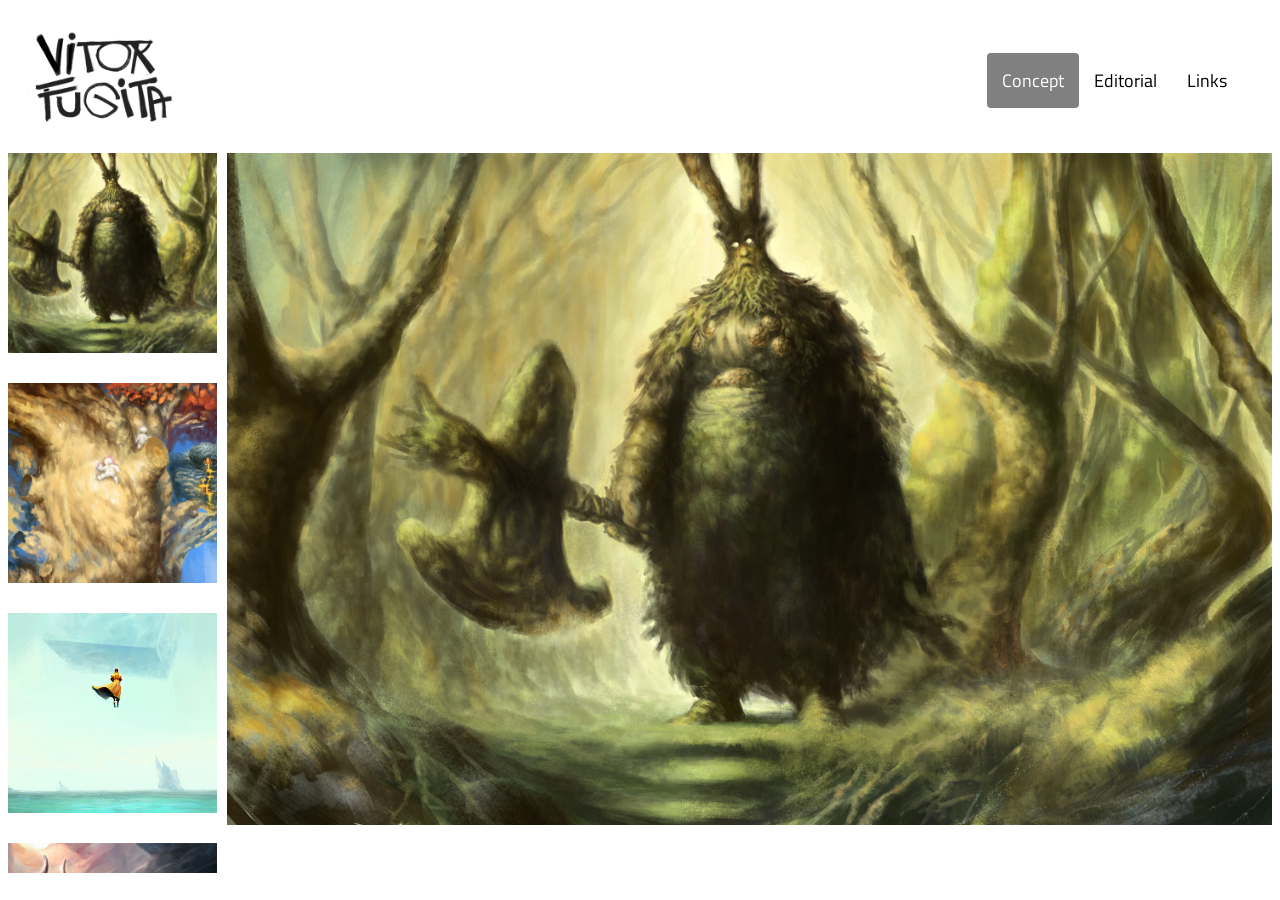
==== index.html @ 5272de17 "attgkagaaain" ====
<!DOCTYPE html>
<html>
<head>
<title>Vitor Fugita digital art, concept and illustration</title>
<meta name="google-site-verification" content="7MnpMyMlD24-Gc2K4DZ1Na9TGUXN_91r5pmqsVbJ_6o">
<meta name="viewport" content="width=device-width, initial-scale=1">
<style>

@font-face {
  font-family: "TitilliumWeb";
  src: url("fonte/TitilliumWeb-Regular.ttf");
}

.logo {
        max-width: 170px;
	float: left;
      }

.header {
  font-family: "TitilliumWeb";
  overflow: hidden;
  background-color: ##d3d3d3;
  padding: 10px 10px;
  
}

.header a {
  font-family: "TitilliumWeb";
  float: left;
  color: white;
  text-align: center;
  padding: 15px;
  text-decoration: none;
  color: black;
  font-size: 18px;
  line-height: 25px;
  border-radius: 4px;
}



.header a:hover {
  background-color: #ddd;
  color: black;
}

.header a.active {
  background-color: grey;
  color: white;
}

.header-right {
  float: right;
  padding: 35px 20px;
}


img {
  display: block;
  margin-left: auto;
  margin-right: auto;
  max-width: 100%;
  max-height: 100%;
}

.wrapper {
  overflow: hidden;
  height: 80vh;
  display: grid;
  grid-template-columns: 1fr 5fr;
  grid-gap: 10px;
}

.gallery {
  overflow: scroll;
  -ms-scroll-snap-type: x mandatory;
      scroll-snap-type: x mandatory;
      <--scroll-behavior: smooth;>
  margin-left: 100px;
}

.gallery__img {
  scroll-snap-align: start;
  margin-bottom: 100px;
  min-height: 50vh;
  -o-object-fit: cover;
     object-fit: cover;
}

.lil-nav {
  overflow-y: scroll;
  overflow-x: hidden;
}
.lil-nav a {
  height: 200px;
  display: flex;
  margin-bottom: 30px;
}

.lil-nav__img {
  -o-object-fit: cover;
     object-fit: cover;

   &:hover {
    transform: scale(1.05);
  }
}

</style>
</head>
<body>

<div class="header">
  <img src="imagens/logo.png" class="logo">
  <div class="header-right">
    <a class="active" href="./index.html">Concept</a>
    <a href="./edit.html">Editorial</a>
    <a href="./links.html">Links</a>
  </div>
</div>

<div class="wrapper">
  <nav class="lil-nav">
    <a href="#image-1">
      <img class="lil-nav__img" src="imagens/Concept/gk_4.jpg" width="250" />
    </a>
    <a href="#image-2">
      <img class="lil-nav__img" src="imagens/Concept/TreeRoads.jpg" height="200" />
    </a>
    <a href="#image-3">
      <img class="lil-nav__img" src="imagens/Concept/Pulo.jpg" alt="Pulo" width="250" />
    </a>
    <a href="#image-4">
      <img class="lil-nav__img" src="imagens/Concept/Invoc.jpg" alt="Invocation" width="250" />
    </a>
    <a href="#image-5">
      <img class="lil-nav__img" src="imagens/Concept/Orla.jpg" />
    </a>
    <a href="#image-6">
      <img class="lil-nav__img" src="imagens/Concept/Yom.jpg" alt="Yom" />
    </a>
    <a href="#image-7">
      <img class="lil-nav__img" src="imagens/Concept/Senri.jpg" alt="Senri" width= "250" />
    </a>
    <a href="#image-8">
      <img class="lil-nav__img" src="imagens/Concept/Yotera.jpg" />
    </a>
    <a href="#image-9">
      <img class="lil-nav__img" src="imagens/Concept/Artems_sheet.jpg" width="250" />
    </a>
    <a href="#image-10">
      <img class="lil-nav__img" src="imagens/Concept/Clamor.jpg" />
    </a>
    <a href="#image-11">
      <img class="lil-nav__img" src="imagens/Concept/Corsario.jpg" />
    </a>
    <a href="#image-12">
      <img class="lil-nav__img" src="imagens/Concept/Yolu.jpg" />
    </a>
    <a href="#image-13">
      <img class="lil-nav__img" src="imagens/Concept/Tecelã.png" />
    </a>
    <a href="#image-14">
      <img class="lil-nav__img" src="imagens/Concept/MascaradoBlu.jpg" />
    </a>
    <a href="#image-15">
      <img class="lil-nav__img" src="imagens/Concept/TendaRocca.jpg" width="250" />
    </a>
    <a href="#image-16">
      <img class="lil-nav__img" src="imagens/Concept/Portal.jpg" width="250" />
    </a>
    <a href="#image-17">
      <img class="lil-nav__img" src="imagens/Concept/sonhodpedra.jpg" width="250" />
    </a>
    <a href="#image-18">
      <img class="lil-nav__img" src="imagens/Concept/Branto.jpg" width="150" />
    </a>
    <a href="#image-19">
      <img class="lil-nav__img" src="imagens/Concept/f14.gif" width="150" />
    </a>
    <a href="#image-20">
      <img class="lil-nav__img" src="imagens/Concept/Pedra.jpg" />
    </a>
  </nav>

  <div class="gallery">
    <img class="gallery__img" id="image-1" src="imagens/Concept/gk_4.jpg" />
    <img class="gallery__img" id="image-2" src="imagens/Concept/TreeRoads.jpg" />
    <img class="gallery__img" id="image-3" src="imagens/Concept/Pulo.jpg" />
    <img class="gallery__img" id="image-4" src="imagens/Concept/Invoc.jpg" />
    <img class="gallery__img" id="image-5" src="imagens/Concept/Orla.jpg" />
    <img class="gallery__img" id="image-6" src="imagens/Concept/Yom.jpg" />
    <img class="gallery__img" id="image-7" src="imagens/Concept/Senri.jpg" />
    <img class="gallery__img" id="image-8" src="imagens/Concept/Yotera.jpg" />
    <img class="gallery__img" id="image-9" src="imagens/Concept/Artems_sheet.jpg" />
    <img class="gallery__img" id="image-10" src="imagens/Concept/Clamor.jpg" />
    <img class="gallery__img" id="image-11" src="imagens/Concept/Corsario.jpg" />
    <img class="gallery__img" id="image-12" src="imagens/Concept/Yolu.jpg" />
    <img class="gallery__img" id="image-13" src="imagens/Concept/Tecelã.png" />
    <img class="gallery__img" id="image-14" src="imagens/Concept/MascaradoBlu.jpg" />
    <img class="gallery__img" id="image-15" src="imagens/Concept/TendaRocca.jpg" />
    <img class="gallery__img" id="image-16" src="imagens/Concept/Portal.jpg" />
    <img class="gallery__img" id="image-17" src="imagens/Concept/sonhodpedra.jpg" />
    <img class="gallery__img" id="image-18" src="imagens/Concept/Branto.jpg" />
    <img class="gallery__img" id="image-19" src="imagens/Concept/f14.gif" />
    <img class="gallery__img" id="image-20" src="imagens/Concept/Pedra.jpg" />
  </div>
</div>

</body>
</html>
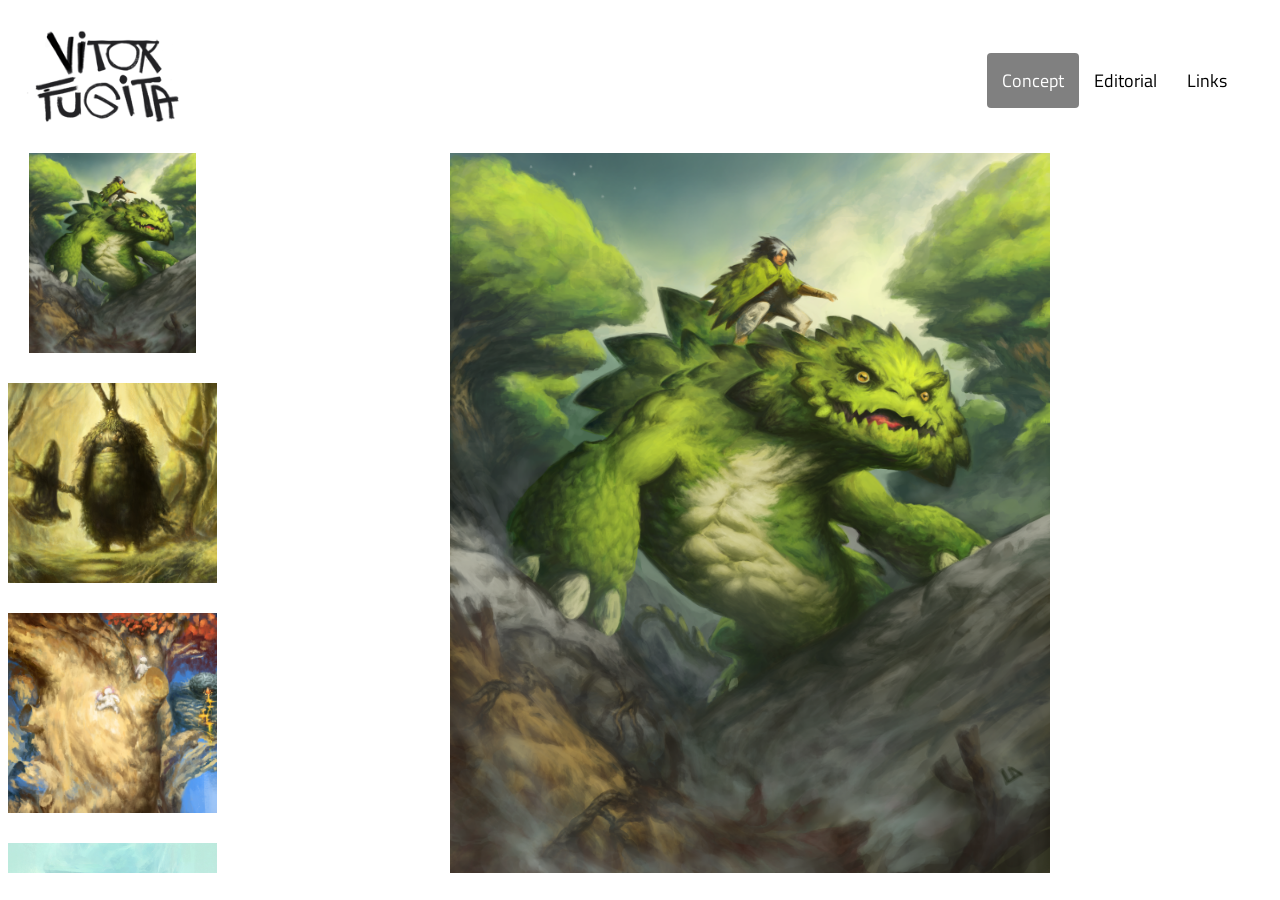
==== commit 8797d668: "add torutai" ====
--- a/index.html
+++ b/index.html
@@ -121,6 +121,9 @@
 
 <div class="wrapper">
   <nav class="lil-nav">
+    <a href="#image-21">
+      <img class="lil-nav__img" src="imagens/Concept/Torutai.png" />
+    </a>
     <a href="#image-1">
       <img class="lil-nav__img" src="imagens/Concept/gk_4.jpg" width="250" />
     </a>
@@ -184,6 +187,7 @@
   </nav>
 
   <div class="gallery">
+    <img class="gallery__img" id="image-21" src="imagens/Concept/Torutai.png" />
     <img class="gallery__img" id="image-1" src="imagens/Concept/gk_4.jpg" />
     <img class="gallery__img" id="image-2" src="imagens/Concept/TreeRoads.jpg" />
     <img class="gallery__img" id="image-3" src="imagens/Concept/Pulo.jpg" />
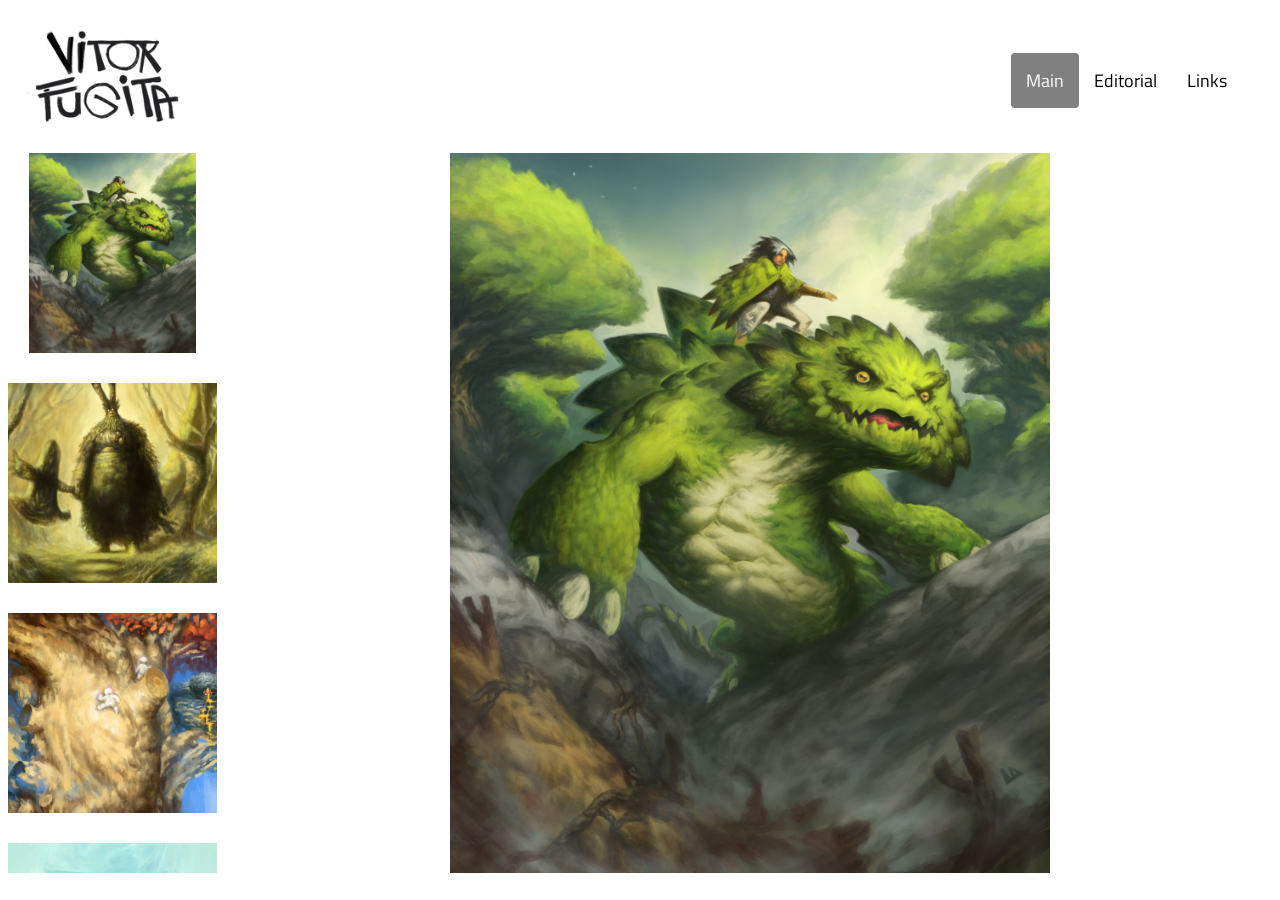
==== commit e9e46106: "changed gallery name" ====
--- a/index.html
+++ b/index.html
@@ -2,6 +2,7 @@
 <html>
 <head>
 <title>Vitor Fugita digital art, concept and illustration</title>
+<link rel="icon" type="image/x-icon" href="imagens/favicon.ico">
 <meta name="google-site-verification" content="7MnpMyMlD24-Gc2K4DZ1Na9TGUXN_91r5pmqsVbJ_6o">
 <meta name="viewport" content="width=device-width, initial-scale=1">
 <style>
@@ -113,7 +114,7 @@
 <div class="header">
   <img src="imagens/logo.png" class="logo">
   <div class="header-right">
-    <a class="active" href="./index.html">Concept</a>
+    <a class="active" href="./index.html">Main</a>
     <a href="./edit.html">Editorial</a>
     <a href="./links.html">Links</a>
   </div>
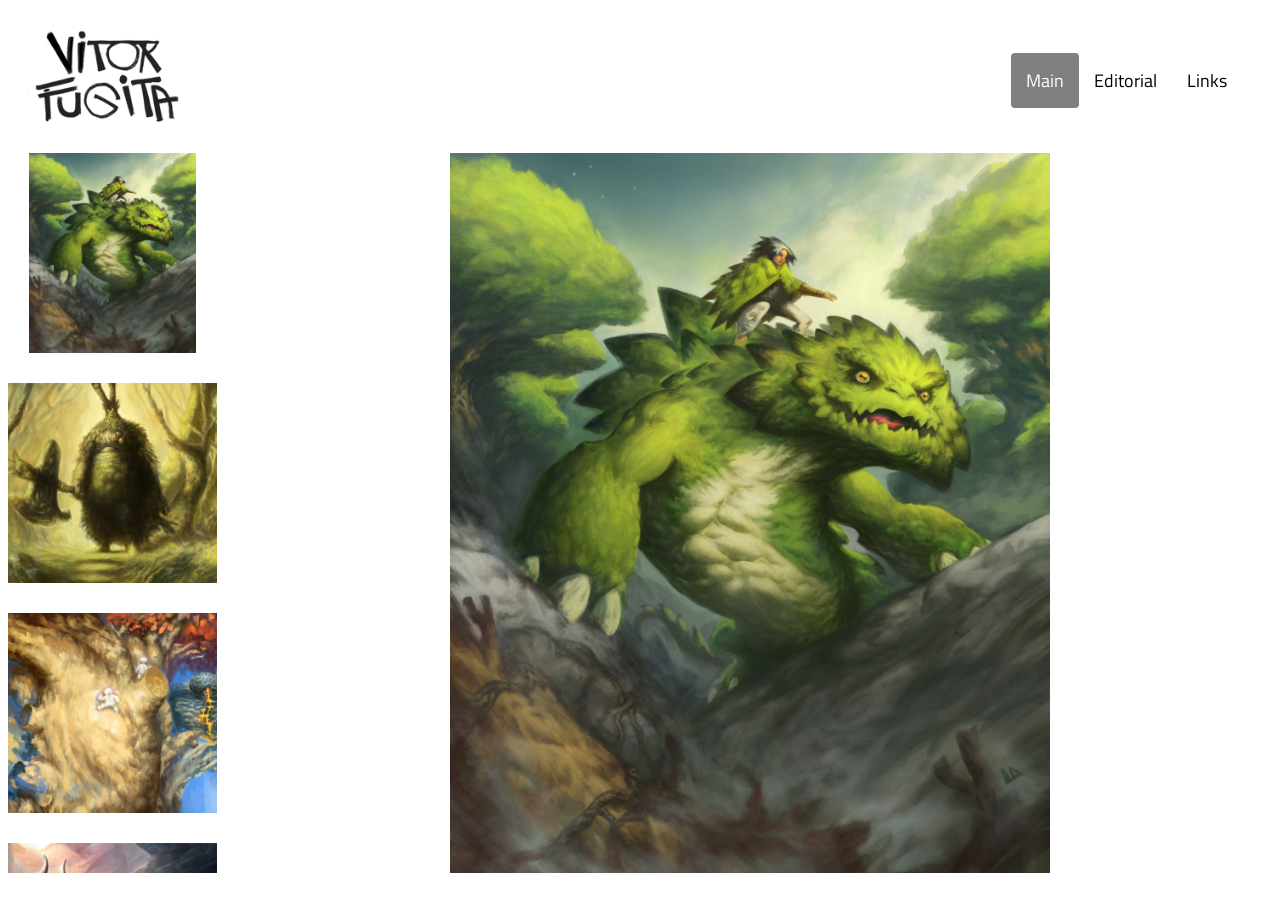
==== commit 8c1668cc: "att ordem img & bio" ====
--- a/index.html
+++ b/index.html
@@ -132,19 +132,19 @@
       <img class="lil-nav__img" src="imagens/Concept/TreeRoads.jpg" height="200" />
     </a>
     <a href="#image-3">
+      <img class="lil-nav__img" src="imagens/Concept/Invoc.jpg" alt="Invocation" width="250" />
+    </a>
+    <a href="#image-4">
       <img class="lil-nav__img" src="imagens/Concept/Pulo.jpg" alt="Pulo" width="250" />
-    </a>
-    <a href="#image-4">
-      <img class="lil-nav__img" src="imagens/Concept/Invoc.jpg" alt="Invocation" width="250" />
     </a>
     <a href="#image-5">
       <img class="lil-nav__img" src="imagens/Concept/Orla.jpg" />
     </a>
     <a href="#image-6">
-      <img class="lil-nav__img" src="imagens/Concept/Yom.jpg" alt="Yom" />
+      <img class="lil-nav__img" src="imagens/Concept/Portal.jpg" width="250" />
     </a>
     <a href="#image-7">
-      <img class="lil-nav__img" src="imagens/Concept/Senri.jpg" alt="Senri" width= "250" />
+      <img class="lil-nav__img" src="imagens/Concept/sonhodpedra.jpg" width="250" />
     </a>
     <a href="#image-8">
       <img class="lil-nav__img" src="imagens/Concept/Yotera.jpg" />
@@ -165,16 +165,16 @@
       <img class="lil-nav__img" src="imagens/Concept/Tecelã.png" />
     </a>
     <a href="#image-14">
-      <img class="lil-nav__img" src="imagens/Concept/MascaradoBlu.jpg" />
+      <img class="lil-nav__img" src="imagens/Concept/Yom.jpg" alt="Yom" />
     </a>
     <a href="#image-15">
       <img class="lil-nav__img" src="imagens/Concept/TendaRocca.jpg" width="250" />
     </a>
     <a href="#image-16">
-      <img class="lil-nav__img" src="imagens/Concept/Portal.jpg" width="250" />
+      <img class="lil-nav__img" src="imagens/Concept/Senri.jpg" alt="Senri" width= "250" />
     </a>
     <a href="#image-17">
-      <img class="lil-nav__img" src="imagens/Concept/sonhodpedra.jpg" width="250" />
+      <img class="lil-nav__img" src="imagens/Concept/Murailha.png" />
     </a>
     <a href="#image-18">
       <img class="lil-nav__img" src="imagens/Concept/Branto.jpg" width="150" />
@@ -191,21 +191,21 @@
     <img class="gallery__img" id="image-21" src="imagens/Concept/Torutai.png" />
     <img class="gallery__img" id="image-1" src="imagens/Concept/gk_4.jpg" />
     <img class="gallery__img" id="image-2" src="imagens/Concept/TreeRoads.jpg" />
+    <img class="gallery__img" id="image-4" src="imagens/Concept/Invoc.jpg" />
     <img class="gallery__img" id="image-3" src="imagens/Concept/Pulo.jpg" />
-    <img class="gallery__img" id="image-4" src="imagens/Concept/Invoc.jpg" />
     <img class="gallery__img" id="image-5" src="imagens/Concept/Orla.jpg" />
-    <img class="gallery__img" id="image-6" src="imagens/Concept/Yom.jpg" />
-    <img class="gallery__img" id="image-7" src="imagens/Concept/Senri.jpg" />
+    <img class="gallery__img" id="image-6" src="imagens/Concept/Portal.jpg" />
+    <img class="gallery__img" id="image-7" src="imagens/Concept/sonhodpedra.jpg" />
     <img class="gallery__img" id="image-8" src="imagens/Concept/Yotera.jpg" />
     <img class="gallery__img" id="image-9" src="imagens/Concept/Artems_sheet.jpg" />
     <img class="gallery__img" id="image-10" src="imagens/Concept/Clamor.jpg" />
     <img class="gallery__img" id="image-11" src="imagens/Concept/Corsario.jpg" />
     <img class="gallery__img" id="image-12" src="imagens/Concept/Yolu.jpg" />
     <img class="gallery__img" id="image-13" src="imagens/Concept/Tecelã.png" />
-    <img class="gallery__img" id="image-14" src="imagens/Concept/MascaradoBlu.jpg" />
+    <img class="gallery__img" id="image-14" src="imagens/Concept/Yom.jpg" />
     <img class="gallery__img" id="image-15" src="imagens/Concept/TendaRocca.jpg" />
-    <img class="gallery__img" id="image-16" src="imagens/Concept/Portal.jpg" />
-    <img class="gallery__img" id="image-17" src="imagens/Concept/sonhodpedra.jpg" />
+    <img class="gallery__img" id="image-16" src="imagens/Concept/Senri.jpg" />
+    <img class="gallery__img" id="image-17" src="imagens/Concept/Murailha.png" />
     <img class="gallery__img" id="image-18" src="imagens/Concept/Branto.jpg" />
     <img class="gallery__img" id="image-19" src="imagens/Concept/f14.gif" />
     <img class="gallery__img" id="image-20" src="imagens/Concept/Pedra.jpg" />
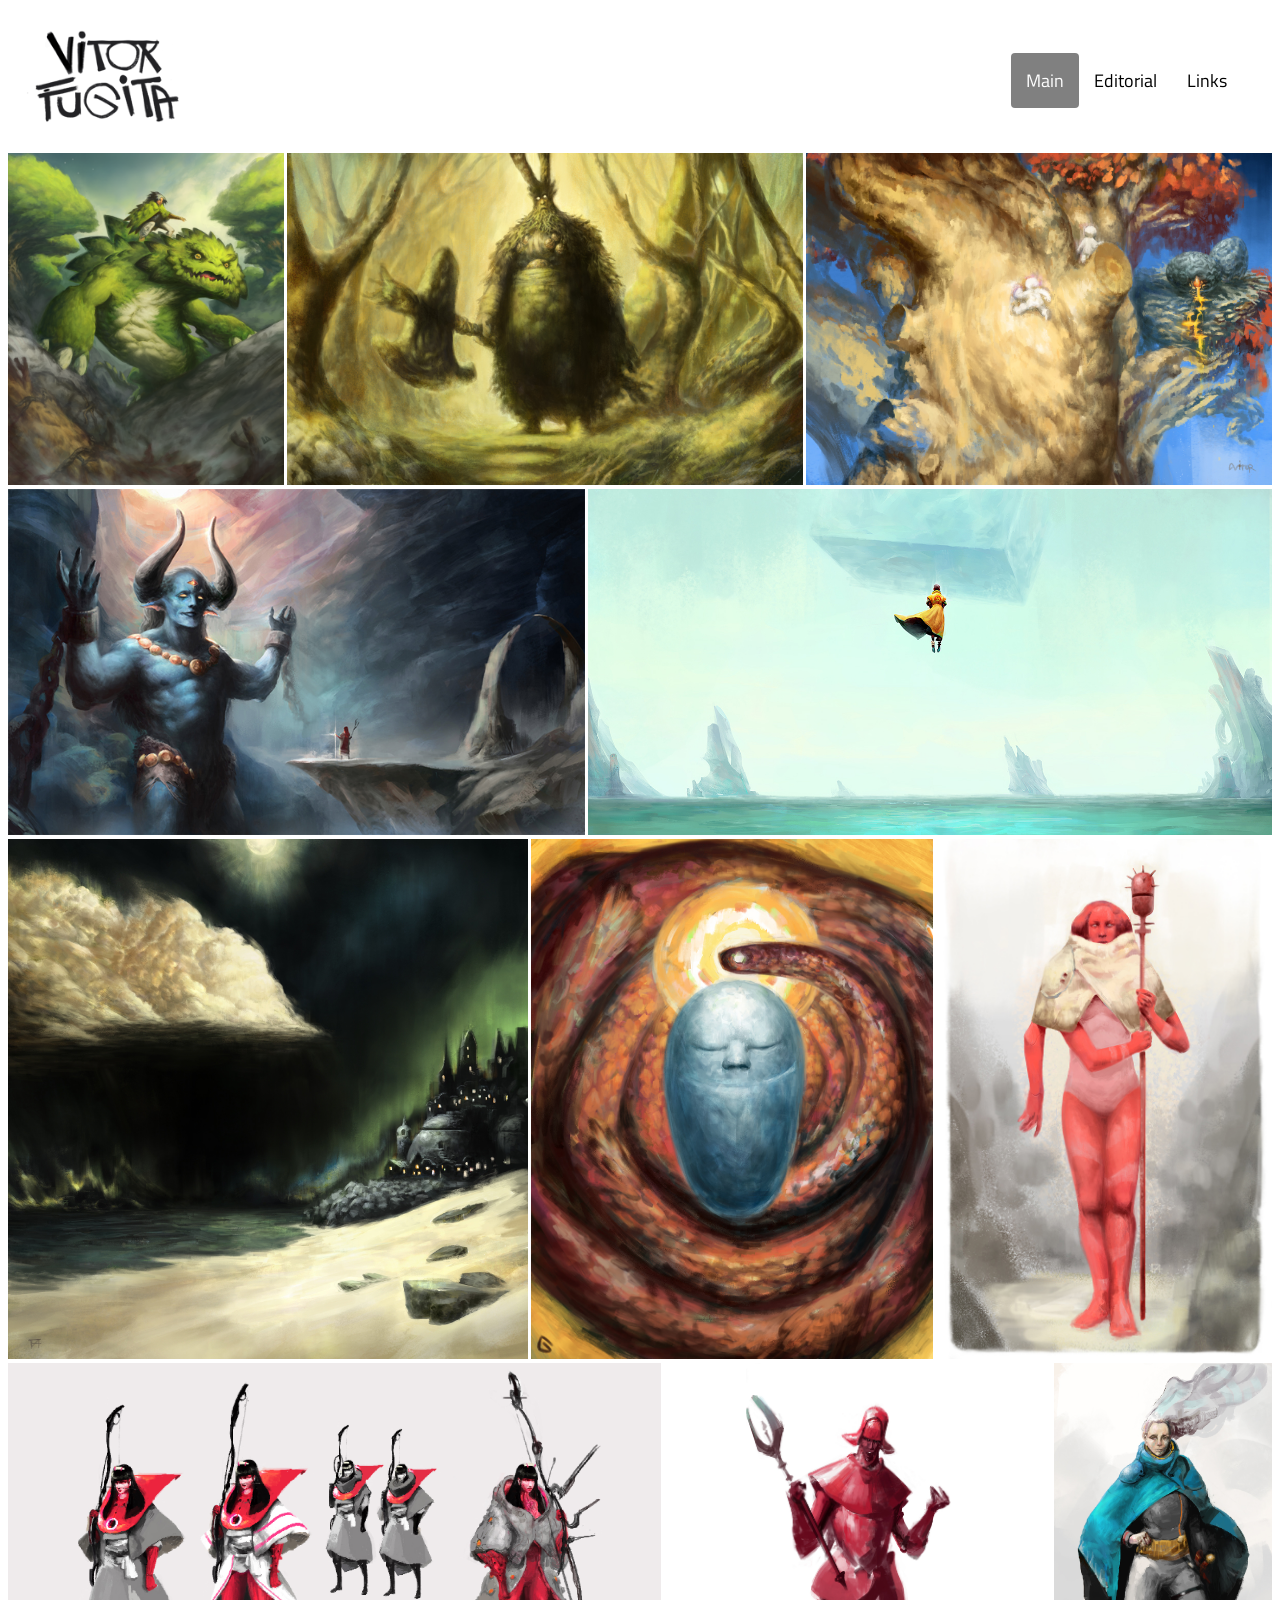
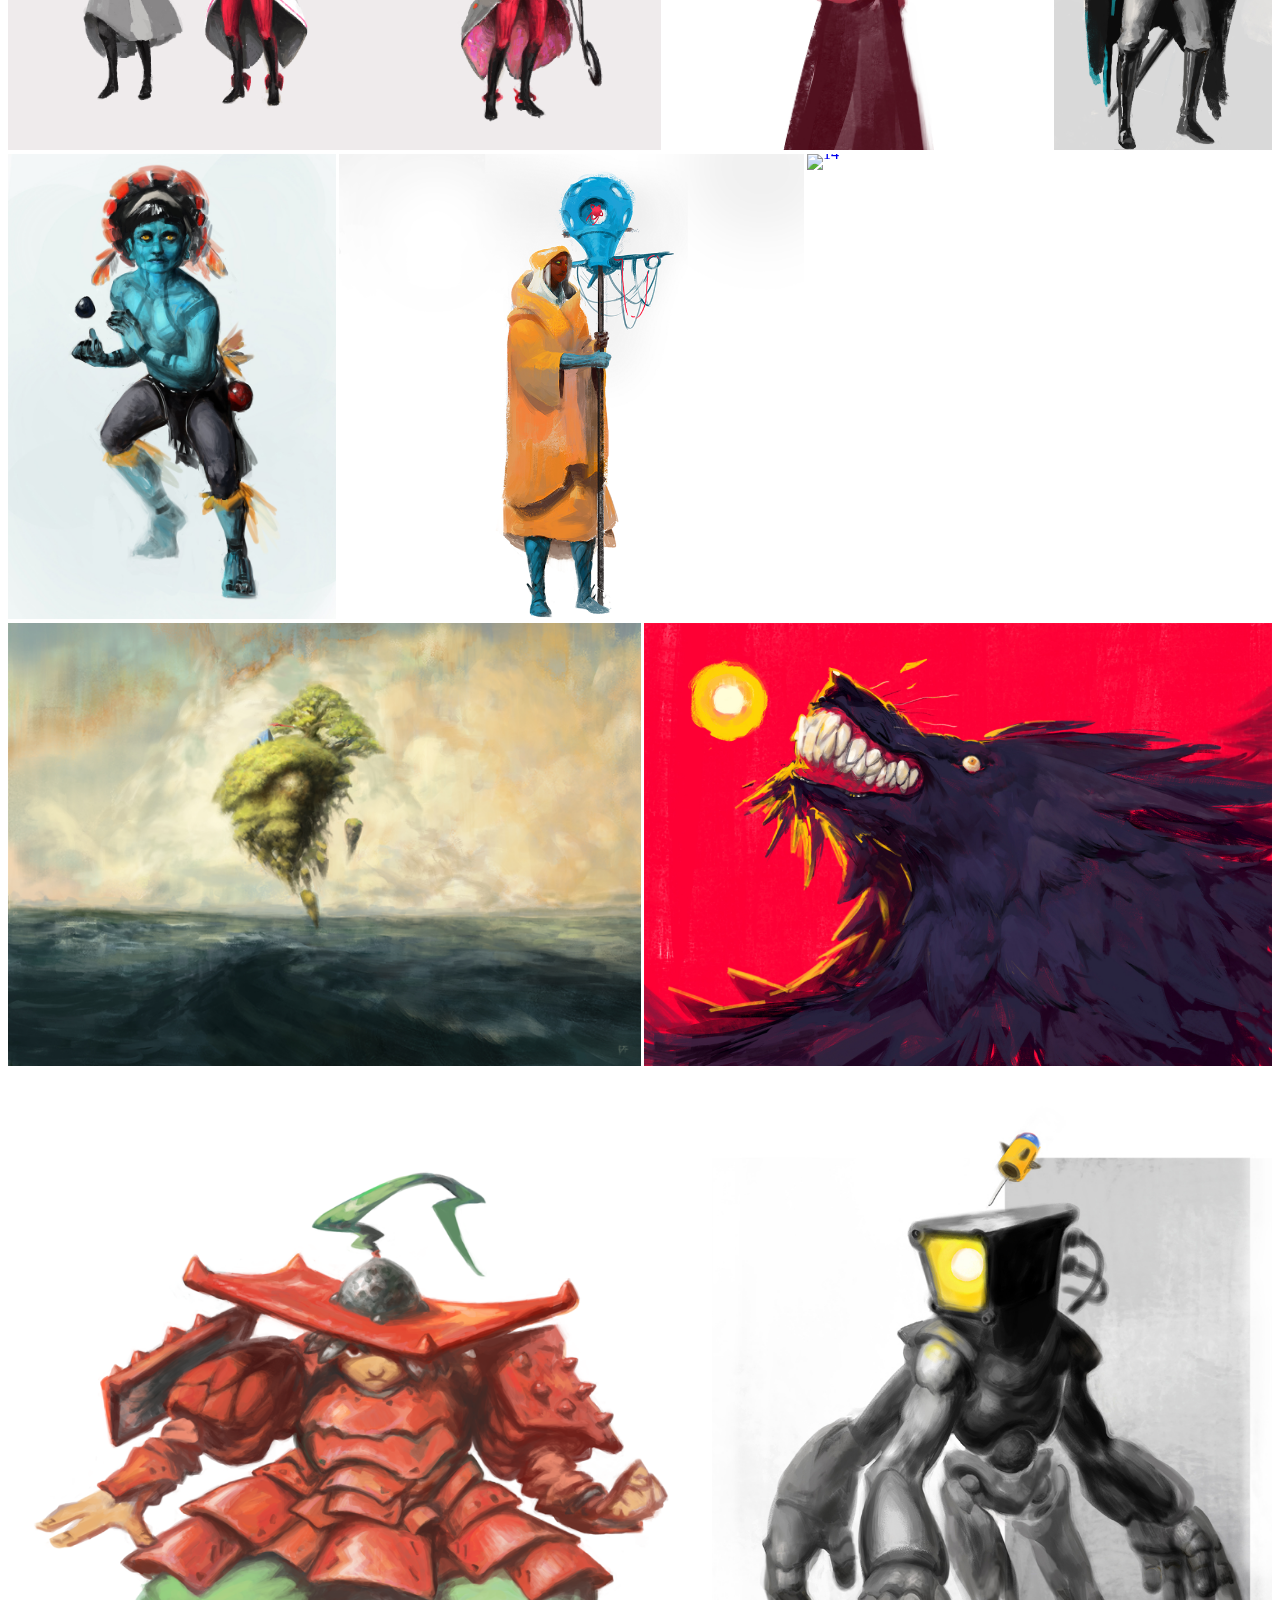
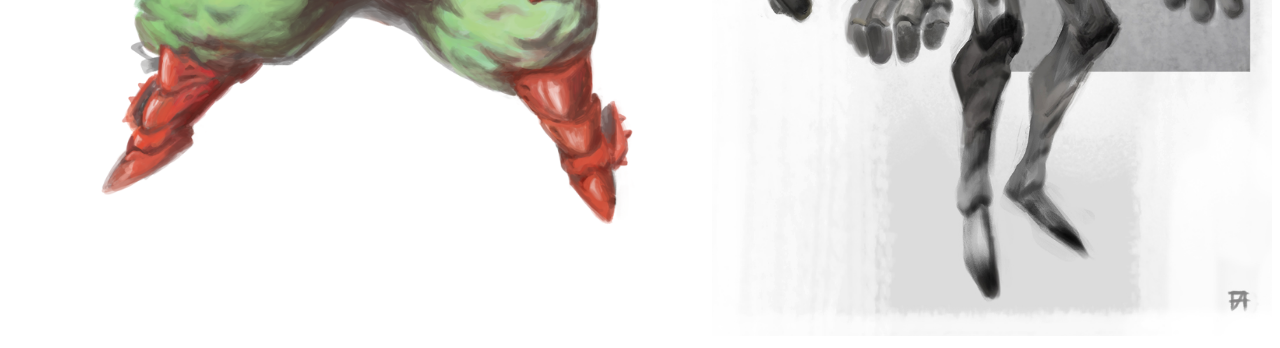
==== commit 3947d425: "provis2" ====
--- a/index.html
+++ b/index.html
@@ -1,17 +1,16 @@
 <!DOCTYPE html>
 <html>
 <head>
-<title>Vitor Fugita digital art, concept and illustration</title>
-<link rel="icon" type="image/x-icon" href="imagens/favicon.ico">
-<meta name="google-site-verification" content="7MnpMyMlD24-Gc2K4DZ1Na9TGUXN_91r5pmqsVbJ_6o">
+<title>Vitor Fugita</title>
 <meta name="viewport" content="width=device-width, initial-scale=1">
 <style>
-
 @font-face {
   font-family: "TitilliumWeb";
   src: url("fonte/TitilliumWeb-Regular.ttf");
 }
-
+.background-color { 
+	color: grey;
+}
 .logo {
         max-width: 170px;
 	float: left;
@@ -56,61 +55,9 @@
 }
 
 
-img {
-  display: block;
-  margin-left: auto;
-  margin-right: auto;
-  max-width: 100%;
-  max-height: 100%;
-}
-
-.wrapper {
-  overflow: hidden;
-  height: 80vh;
-  display: grid;
-  grid-template-columns: 1fr 5fr;
-  grid-gap: 10px;
-}
-
-.gallery {
-  overflow: scroll;
-  -ms-scroll-snap-type: x mandatory;
-      scroll-snap-type: x mandatory;
-      <--scroll-behavior: smooth;>
-  margin-left: 100px;
-}
-
-.gallery__img {
-  scroll-snap-align: start;
-  margin-bottom: 100px;
-  min-height: 50vh;
-  -o-object-fit: cover;
-     object-fit: cover;
-}
-
-.lil-nav {
-  overflow-y: scroll;
-  overflow-x: hidden;
-}
-.lil-nav a {
-  height: 200px;
-  display: flex;
-  margin-bottom: 30px;
-}
-
-.lil-nav__img {
-  -o-object-fit: cover;
-     object-fit: cover;
-
-   &:hover {
-    transform: scale(1.05);
-  }
-}
-
 </style>
 </head>
 <body>
-
 <div class="header">
   <img src="imagens/logo.png" class="logo">
   <div class="header-right">
@@ -120,97 +67,50 @@
   </div>
 </div>
 
-<div class="wrapper">
-  <nav class="lil-nav">
-    <a href="#image-21">
-      <img class="lil-nav__img" src="imagens/Concept/Torutai.png" />
+<div class="mosaic-gallery">
+    <a href="imagens/Concept/Torutai.png">
+        <img src="imagens/Concept/Torutai.png" alt="01" loading="lazy" />
+    </a><a href="imagens/Concept/gk_4.jpg">
+        <img src="imagens/Concept/gk_4.jpg" alt="02" loading="lazy" />
+    </a><a href="imagens/Concept/TreeRoads.jpg">
+        <img src="imagens/Concept/TreeRoads.jpg" alt="03" loading="lazy" />
+    </a><a href="imagens/Concept/Invoc.jpg">
+        <img src="imagens/Concept/Invoc.jpg" alt="04" loading="lazy" />
+    </a><a href="imagens/Concept/Pulo.jpg">
+        <img src="imagens/Concept/Pulo.jpg" alt="05" loading="lazy" />
+    </a><a href="imagens/Concept/Orla.jpg">
+        <img src="imagens/Concept/Orla.jpg" alt="06" loading="lazy" />
+    </a><a href="imagens/Concept/sonhodpedra.jpg">
+        <img src="imagens/Concept/sonhodpedra.jpg" alt="07" loading="lazy" />
+    </a><a href="imagens/Concept/Yotera.jpg">
+        <img src="imagens/Concept/Yotera.jpg" alt="08" loading="lazy" />
+    </a><a href="imagens/Concept/Artems_sheet.jpg">
+        <img src="imagens/Concept/Artems_sheet.jpg" alt="09" loading="lazy" />
+    </a><a href="imagens/Concept/Clamor.jpg">
+        <img src="imagens/Concept/Clamor.jpg" alt="10" loading="lazy" />
+    </a><a href="imagens/Concept/Corsario.jpg">
+        <img src="imagens/Concept/Corsario.jpg" alt="11" loading="lazy" />
+    </a><a href="imagens/Concept/Yolu.jpg">
+        <img src="imagens/Concept/Yolu.jpg" alt="12" loading="lazy" />
+    </a><a href="imagens/Concept/Tecelã.png">
+        <img src="imagens/Concept/Tecelã.png" alt="13" loading="lazy" />
+    </a><a href="imagens/Concept/Yom.jpg">
+        <img src="imagens/Concept/Yom.jpg" alt="14" loading="lazy" />
+    </a><a href="imagens/Concept/TendaRocca.jpg">
+        <img src="imagens/Concept/TendaRocca.jpg" alt="15" loading="lazy" />
+    </a><a href="imagens/Concept/Senri.jpg">
+        <img src="imagens/Concept/Senri.jpg" alt="16" loading="lazy" />
+    </a><a href="imagens/Concept/Murailha.png">
+        <img src="imagens/Concept/Murailha.png" alt="17" loading="lazy" />
+    </a></a><a href="imagens/Concept/Branto.jpg">
+        <img src="imagens/Concept/Branto.jpg" alt="18" loading="lazy" />
     </a>
-    <a href="#image-1">
-      <img class="lil-nav__img" src="imagens/Concept/gk_4.jpg" width="250" />
-    </a>
-    <a href="#image-2">
-      <img class="lil-nav__img" src="imagens/Concept/TreeRoads.jpg" height="200" />
-    </a>
-    <a href="#image-3">
-      <img class="lil-nav__img" src="imagens/Concept/Invoc.jpg" alt="Invocation" width="250" />
-    </a>
-    <a href="#image-4">
-      <img class="lil-nav__img" src="imagens/Concept/Pulo.jpg" alt="Pulo" width="250" />
-    </a>
-    <a href="#image-5">
-      <img class="lil-nav__img" src="imagens/Concept/Orla.jpg" />
-    </a>
-    <a href="#image-6">
-      <img class="lil-nav__img" src="imagens/Concept/Portal.jpg" width="250" />
-    </a>
-    <a href="#image-7">
-      <img class="lil-nav__img" src="imagens/Concept/sonhodpedra.jpg" width="250" />
-    </a>
-    <a href="#image-8">
-      <img class="lil-nav__img" src="imagens/Concept/Yotera.jpg" />
-    </a>
-    <a href="#image-9">
-      <img class="lil-nav__img" src="imagens/Concept/Artems_sheet.jpg" width="250" />
-    </a>
-    <a href="#image-10">
-      <img class="lil-nav__img" src="imagens/Concept/Clamor.jpg" />
-    </a>
-    <a href="#image-11">
-      <img class="lil-nav__img" src="imagens/Concept/Corsario.jpg" />
-    </a>
-    <a href="#image-12">
-      <img class="lil-nav__img" src="imagens/Concept/Yolu.jpg" />
-    </a>
-    <a href="#image-13">
-      <img class="lil-nav__img" src="imagens/Concept/Tecelã.png" />
-    </a>
-    <a href="#image-14">
-      <img class="lil-nav__img" src="imagens/Concept/Yom.jpg" alt="Yom" />
-    </a>
-    <a href="#image-15">
-      <img class="lil-nav__img" src="imagens/Concept/TendaRocca.jpg" width="250" />
-    </a>
-    <a href="#image-16">
-      <img class="lil-nav__img" src="imagens/Concept/Senri.jpg" alt="Senri" width= "250" />
-    </a>
-    <a href="#image-17">
-      <img class="lil-nav__img" src="imagens/Concept/Murailha.png" />
-    </a>
-    <a href="#image-18">
-      <img class="lil-nav__img" src="imagens/Concept/Branto.jpg" width="150" />
-    </a>
-    <a href="#image-19">
-      <img class="lil-nav__img" src="imagens/Concept/f14.gif" width="150" />
-    </a>
-    <a href="#image-20">
-      <img class="lil-nav__img" src="imagens/Concept/Pedra.jpg" />
-    </a>
-  </nav>
+</div>
 
-  <div class="gallery">
-    <img class="gallery__img" id="image-21" src="imagens/Concept/Torutai.png" />
-    <img class="gallery__img" id="image-1" src="imagens/Concept/gk_4.jpg" />
-    <img class="gallery__img" id="image-2" src="imagens/Concept/TreeRoads.jpg" />
-    <img class="gallery__img" id="image-4" src="imagens/Concept/Invoc.jpg" />
-    <img class="gallery__img" id="image-3" src="imagens/Concept/Pulo.jpg" />
-    <img class="gallery__img" id="image-5" src="imagens/Concept/Orla.jpg" />
-    <img class="gallery__img" id="image-6" src="imagens/Concept/Portal.jpg" />
-    <img class="gallery__img" id="image-7" src="imagens/Concept/sonhodpedra.jpg" />
-    <img class="gallery__img" id="image-8" src="imagens/Concept/Yotera.jpg" />
-    <img class="gallery__img" id="image-9" src="imagens/Concept/Artems_sheet.jpg" />
-    <img class="gallery__img" id="image-10" src="imagens/Concept/Clamor.jpg" />
-    <img class="gallery__img" id="image-11" src="imagens/Concept/Corsario.jpg" />
-    <img class="gallery__img" id="image-12" src="imagens/Concept/Yolu.jpg" />
-    <img class="gallery__img" id="image-13" src="imagens/Concept/Tecelã.png" />
-    <img class="gallery__img" id="image-14" src="imagens/Concept/Yom.jpg" />
-    <img class="gallery__img" id="image-15" src="imagens/Concept/TendaRocca.jpg" />
-    <img class="gallery__img" id="image-16" src="imagens/Concept/Senri.jpg" />
-    <img class="gallery__img" id="image-17" src="imagens/Concept/Murailha.png" />
-    <img class="gallery__img" id="image-18" src="imagens/Concept/Branto.jpg" />
-    <img class="gallery__img" id="image-19" src="imagens/Concept/f14.gif" />
-    <img class="gallery__img" id="image-20" src="imagens/Concept/Pedra.jpg" />
-  </div>
-</div>
+<script src="./mosaic.js"></script>
+
+<link rel="stylesheet" href="./lightbox.css" />
+<script src="./lightbox.js"></script>
 
 </body>
 </html>
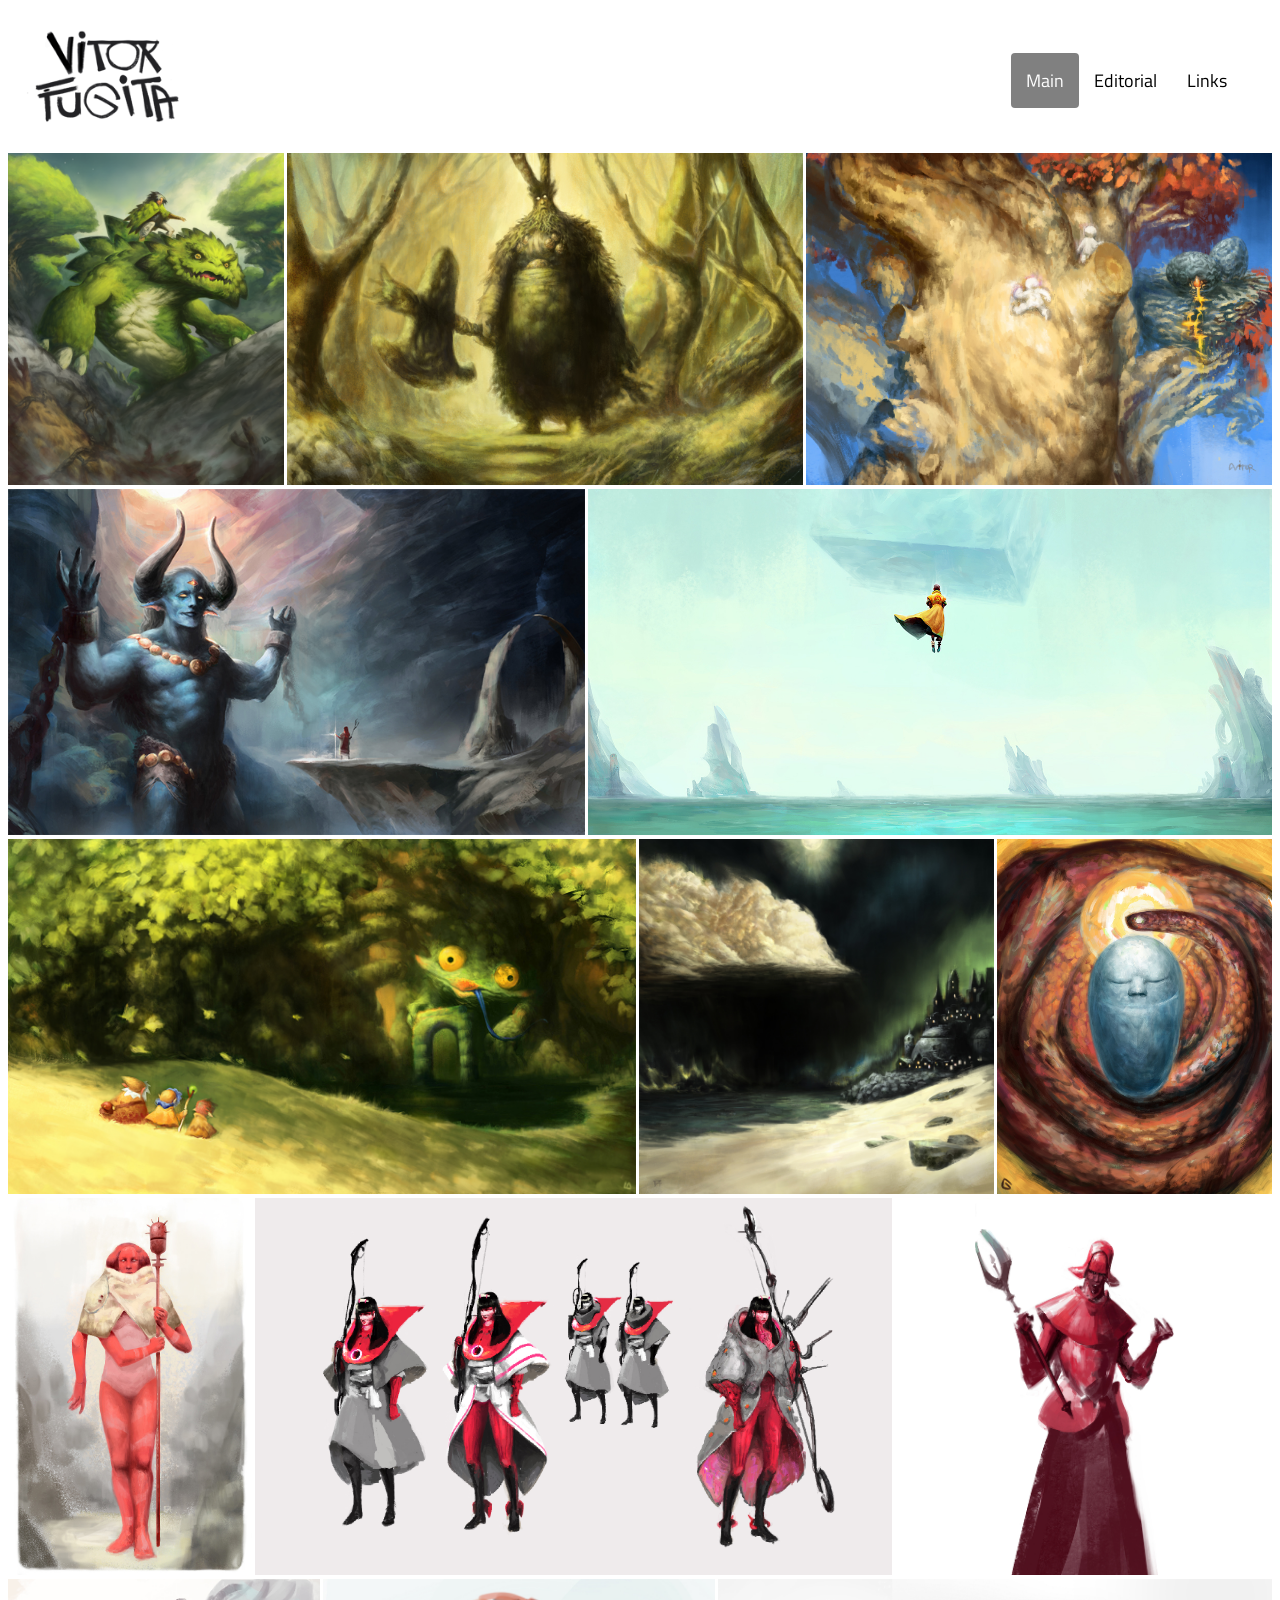
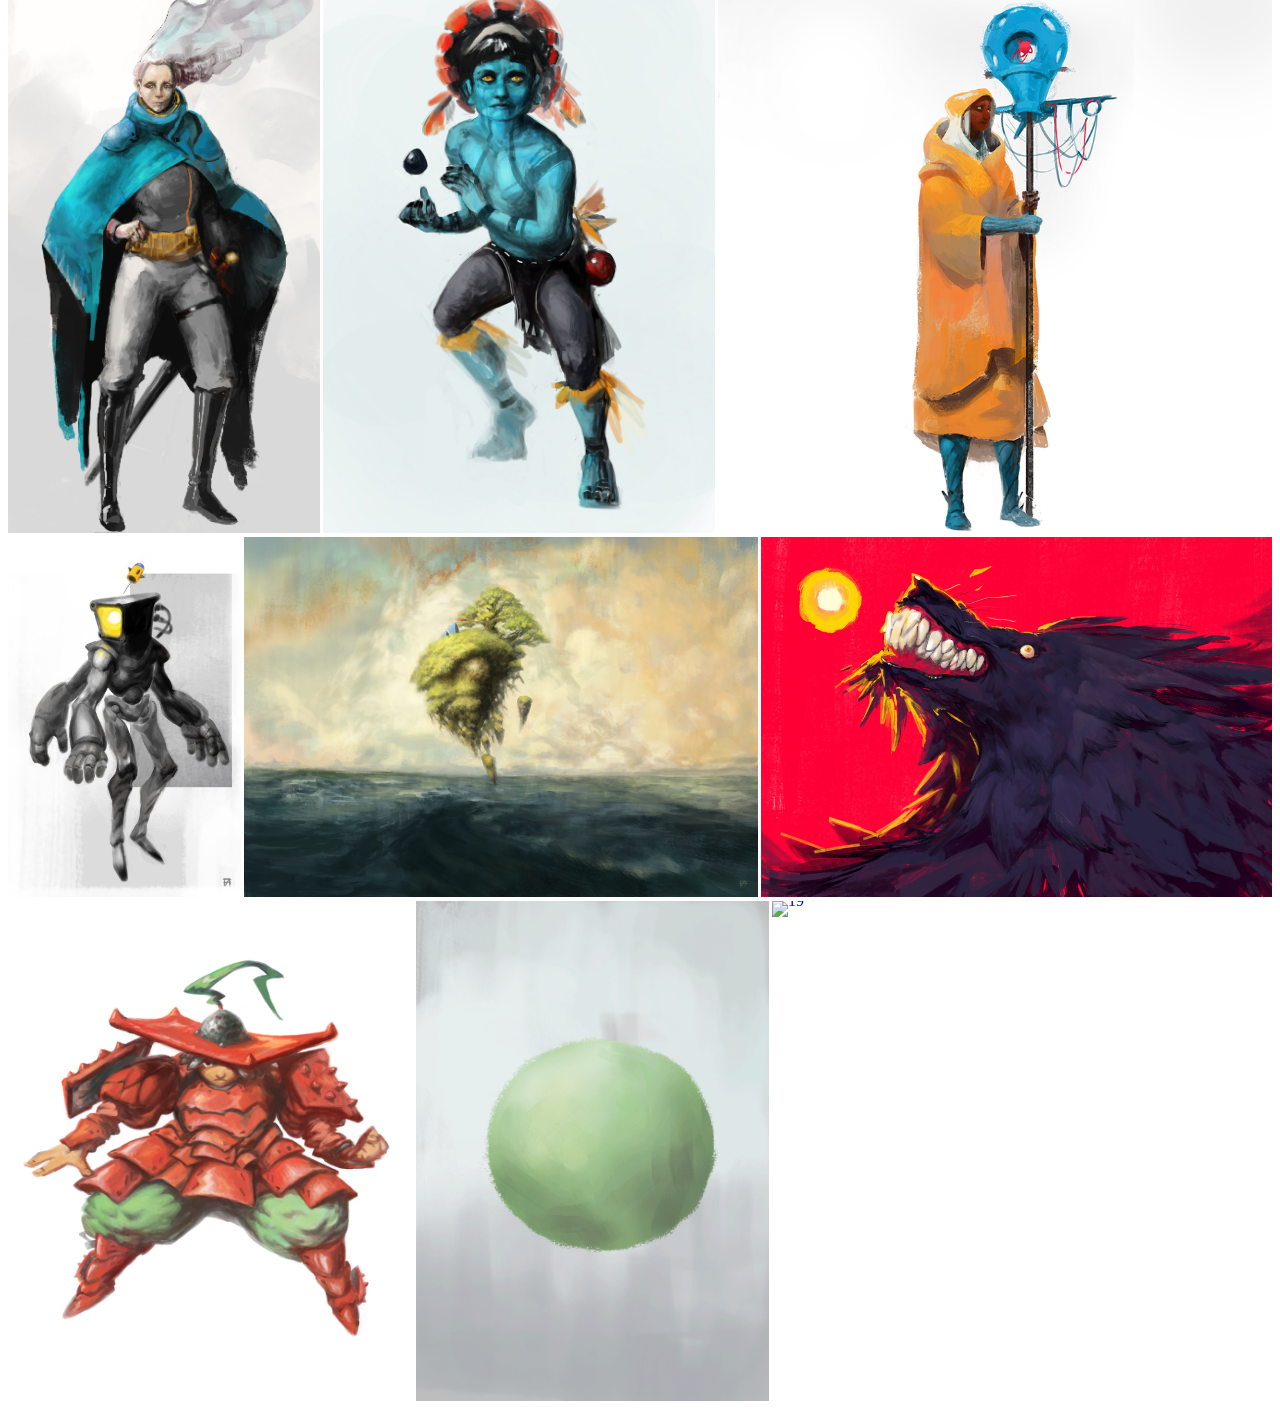
==== commit 20e1b1c4: "Update index.html" ====
--- a/index.html
+++ b/index.html
@@ -78,6 +78,8 @@
         <img src="imagens/Concept/Invoc.jpg" alt="04" loading="lazy" />
     </a><a href="imagens/Concept/Pulo.jpg">
         <img src="imagens/Concept/Pulo.jpg" alt="05" loading="lazy" />
+    </a><a href="imagens/Concept/Portal.jpg">
+        <img src="imagens/Concept/Portal.jpg" alt="05" loading="lazy" />
     </a><a href="imagens/Concept/Orla.jpg">
         <img src="imagens/Concept/Orla.jpg" alt="06" loading="lazy" />
     </a><a href="imagens/Concept/sonhodpedra.jpg">
@@ -94,16 +96,18 @@
         <img src="imagens/Concept/Yolu.jpg" alt="12" loading="lazy" />
     </a><a href="imagens/Concept/Tecelã.png">
         <img src="imagens/Concept/Tecelã.png" alt="13" loading="lazy" />
-    </a><a href="imagens/Concept/Yom.jpg">
-        <img src="imagens/Concept/Yom.jpg" alt="14" loading="lazy" />
+    </a><a href="imagens/Concept/Branto.jpg">
+        <img src="imagens/Concept/Branto.jpg" alt="14" loading="lazy" />
     </a><a href="imagens/Concept/TendaRocca.jpg">
         <img src="imagens/Concept/TendaRocca.jpg" alt="15" loading="lazy" />
     </a><a href="imagens/Concept/Senri.jpg">
         <img src="imagens/Concept/Senri.jpg" alt="16" loading="lazy" />
     </a><a href="imagens/Concept/Murailha.png">
         <img src="imagens/Concept/Murailha.png" alt="17" loading="lazy" />
-    </a></a><a href="imagens/Concept/Branto.jpg">
-        <img src="imagens/Concept/Branto.jpg" alt="18" loading="lazy" />
+    </a></a><a href="imagens/Concept/f14.gif">
+        <img src="imagens/Concept/f14.gif" alt="18" loading="lazy" />
+    </a></a></a><a href="imagens/Concept/Yom.jpg">
+        <img src="imagens/Concept/Yom.jpg" alt="19" loading="lazy" />
     </a>
 </div>
 
